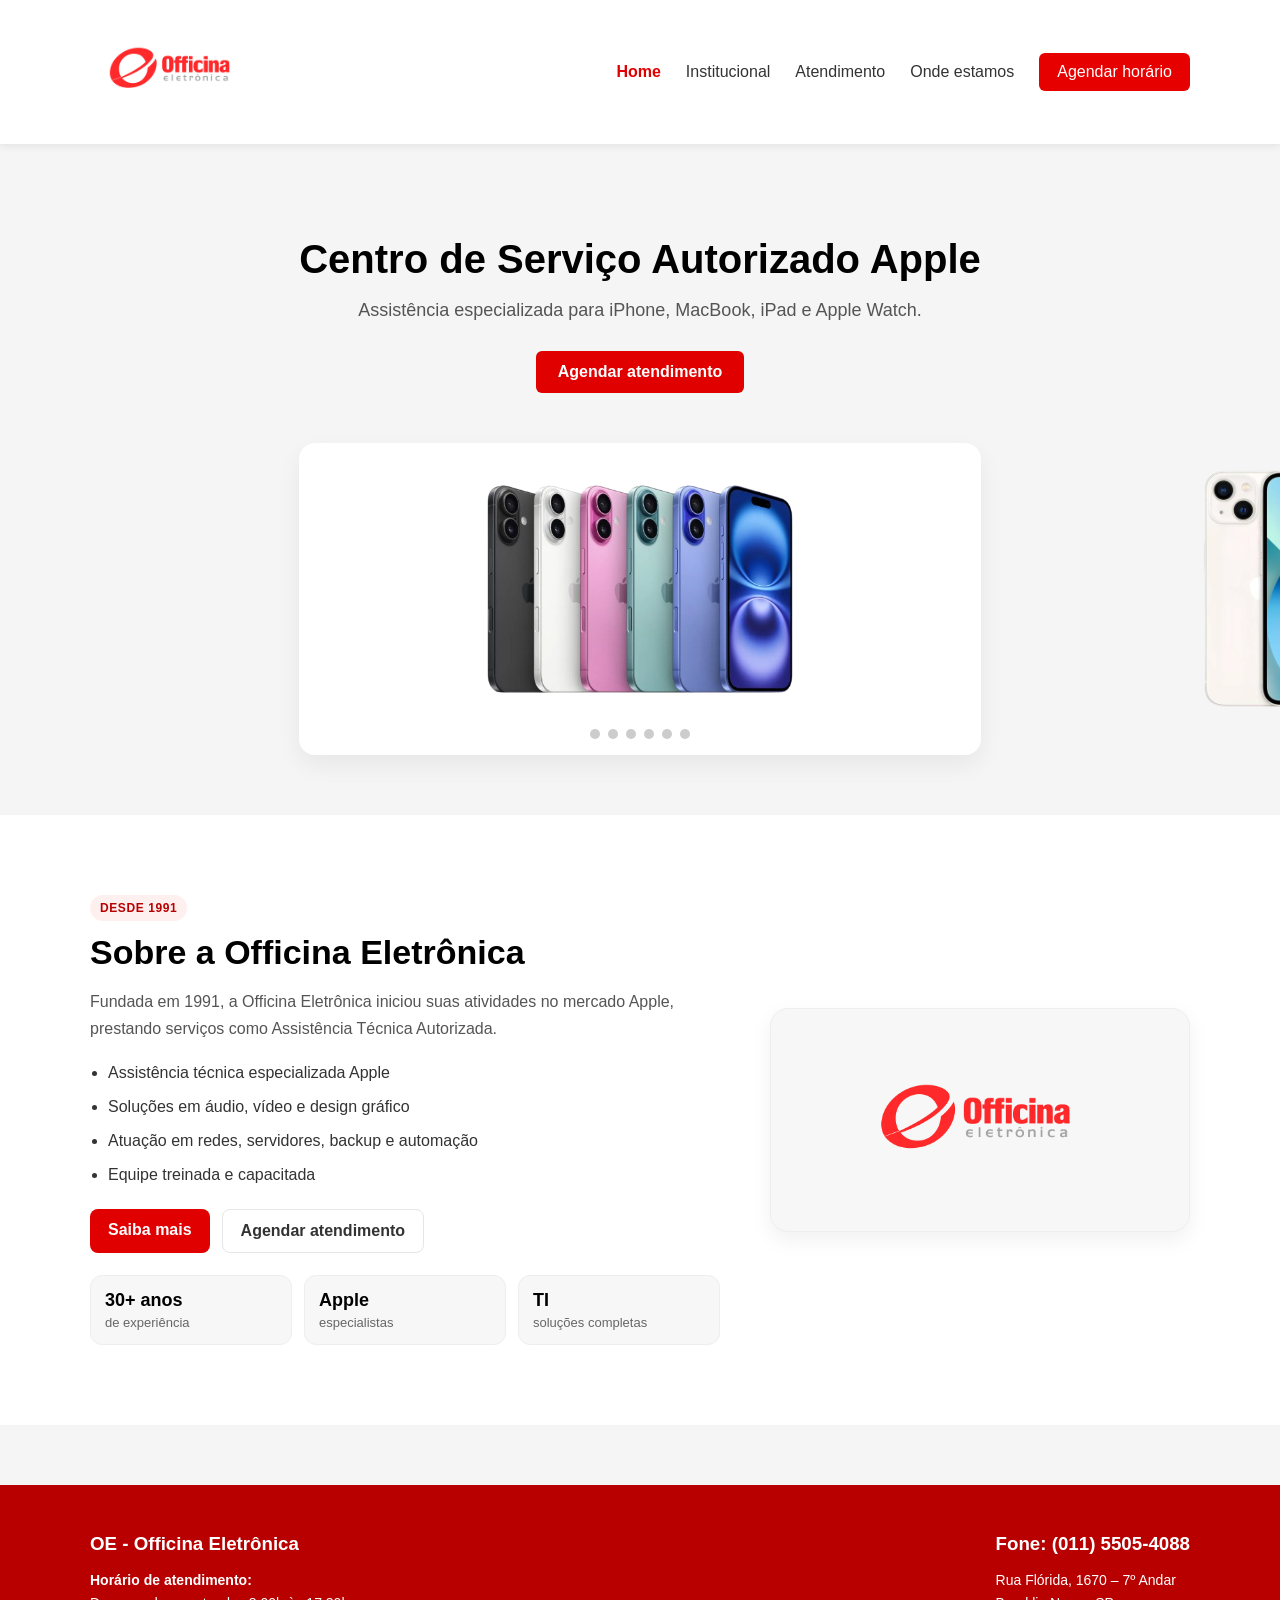
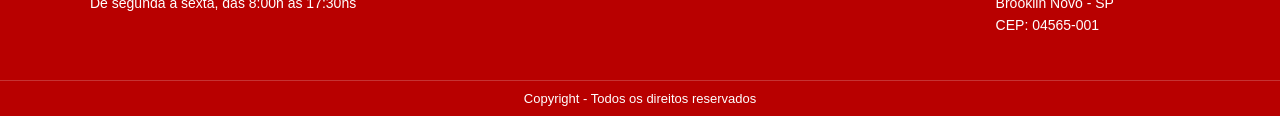
==== index.html @ 689d6f44 "firts commit" ====
<!DOCTYPE html>
<html lang="en">
<head>
    <meta charset="UTF-8">
    <meta name="viewport" content="width=device-width, initial-scale=1.0">
    <title>Oficina Eletronica</title>
    <link rel="stylesheet" href="/css/style.css">
    <link href="https://fonts.googleapis.com/css2?family=Poppins:wght@300;400;500;600&display=swap" rel="stylesheet">
    <script src="/script/index.js" defer></script>
</head>
<body>

   <header class="header">

    <div class="container header-container">
        <div class="logo">
            <img src="/img/logo.png" alt="Officina Eletrônica">
        </div>

        <nav class="nav">

            <a href="index.html" class="ativo">Home</a>
            <a href="institucional.html">Institucional</a>
            <a href="atendimento.html">Atendimento</a>
            <a href="localização.html">Onde estamos</a>

            <a href="https://getsupport.apple.com/" target="_blank" class="botao-agendar">Agendar horário</a>

        </nav>
    </div>

</header>

<section class="hero">

<div class="hero-text">

    <h1>Centro de Serviço Autorizado Apple</h1>

    <p>Assistência especializada para iPhone, MacBook, iPad e Apple Watch.</p>

    <a href="#" class="btn-agendar">Agendar atendimento</a>

</div>

<div class="slider">

    <div class="slides">

        <img src="/img/Apple-iPhone-16-removebg-preview.png">
        <img src="/img/iphone-branco-removebg-preview.png">
        <img src="/img/Apple_Watch-removebg-preview.png">
        <img src="/img/macbook-neo-color-removebg-preview.png">
        <img src="/img/macbook_m1_1-removebg-preview.png">
        <img src="/img/tablet-removebg-preview.png">

    </div>

    <div class="slider-nav">
        <span></span>
        <span></span>
        <span></span>
        <span></span>
        <span></span>
        <span></span>
    </div>

</div>

</section>

<section class="sobre">
  <div class="container sobre-grid">

    <div class="sobre-texto">
      <span class="tag">Desde 1991</span>
      <h2>Sobre a Officina Eletrônica</h2>

      <p>
        Fundada em 1991, a Officina Eletrônica iniciou suas atividades no mercado Apple,
        prestando serviços como Assistência Técnica Autorizada.
      </p>

      <ul class="sobre-lista">
        <li>Assistência técnica especializada Apple</li>
        <li>Soluções em áudio, vídeo e design gráfico</li>
        <li>Atuação em redes, servidores, backup e automação</li>
        <li>Equipe treinada e capacitada</li>
      </ul>

      <div class="sobre-acoes">
        <a href="institucional.html" class="btn-primario">Saiba mais</a>
        <a href="#" class="btn-secundario">Agendar atendimento</a>
      </div>

      <div class="sobre-metricas">
        <div class="metrica">
          <strong>30+ anos</strong>
          <span>de experiência</span>
        </div>
        <div class="metrica">
          <strong>Apple</strong>
          <span>especialistas</span>
        </div>
        <div class="metrica">
          <strong>TI</strong>
          <span>soluções completas</span>
        </div>
      </div>
    </div>

    <div class="sobre-card">
      <img src="/img/logo.png" alt="Dispositivos Apple">
    </div>

  </div>
</section>

    <footer class="footer">

    <div class="footer-container">

        <div class="footer-left">
            <h3>OE - Officina Eletrônica</h3>

            <p class="horario">
                <strong>Horário de atendimento:</strong><br>
                De segunda a sexta, das 8:00h às 17:30hs
            </p>
        </div>

        <div class="footer-right">

            <h3>Fone: (011) 5505-4088</h3>

            <p>
                Rua Flórida, 1670 – 7º Andar<br>
                Brooklin Novo - SP<br>
                CEP: 04565-001
            </p>

        </div>

    </div>

    <div class="copyright">
        Copyright - Todos os direitos reservados
    </div>

</footer>


</body>
</html>
---- css/style.css ----
body{
margin:0;
font-family: Arial, Helvetica, sans-serif;
background:#f5f5f5;
}

.header{
background:white;
box-shadow:0px 2px 8px rgba(0,0,0,0.08);
}


.container{
max-width:1100px;
margin:auto;
padding:0 20px;
}

.header-container{
  display:flex;
  align-items:center;
  justify-content:space-between;
  padding:15px 0;
}

.logo img{
height:110px;
}

.nav{
display:flex;
align-items:center;
gap:25px;
}

.nav a{
text-decoration:none;
color:#333;
font-weight:500;
}

.nav a:hover{
color:#e60000;
}

.botao-agendar{
background:#e60000;
color:white !important;
padding:10px 18px;
border-radius:6px;
font-weight:bold;
}

.botao-agendar:hover{
background:#c40000;
}

/* HERO SECTION */

.hero{
max-width:1200px;
margin:auto;
display:flex;
flex-direction: column;
align-items:center;
justify-content:center;
padding:60px 20px;
gap:40px;
text-align: center;
}


/* TEXTO */

.hero-text h1{
font-size:40px;
margin-bottom:15px;
}

.hero-text p{
font-size:18px;
color:#555;
margin-bottom:15px;
}


/* BOTÃO */

.btn-agendar{
background:#e00000;
color:white;
padding:12px 22px;
text-decoration:none;
border-radius:6px;
font-weight:bold;
transition:0.3s;
margin-top: 15px;
display: inline-block;
}

.btn-agendar:hover{
background:#b80000;
}


/* SLIDER */

.slider{
  width:100%;
  max-width:650px;
  margin-top:10px;
  background:#fff;
  border:1px solid var(--border);
  border-radius:16px;
  padding:16px;
  box-shadow:0 10px 25px rgba(0,0,0,0.06);
}
.slides{
display:flex;
transition:transform 0.8s ease-in-out;
}

.slides img{
width:100%;
max-height:260px;
object-fit:contain;
flex-shrink:0;
}


/* BOLINHAS */

.slider-nav{
display:flex;
justify-content:center;
gap:8px;
margin-top:10px;
}

.slider-nav span{
width:10px;
height:10px;
background:#ccc;
border-radius:50%;
display:block;
}

.slider-nav span.active{
background:#e60000;
}


/* SEÇÃO SOBRE (INSTITUCIONAL NA HOME) */
.sobre{
  background:#ffffff;
  padding:80px 0;
}

.sobre-grid{
  max-width:1100px;
  margin:auto;
  padding:0 20px;
  display:grid;
  grid-template-columns: 1.2fr 0.8fr;
  gap:50px;
  align-items:center;
}

.tag{
  display:inline-block;
  font-size:12px;
  font-weight:600;
  letter-spacing:0.6px;
  text-transform:uppercase;
  color:#b80000;
  background:#fff0f0;
  padding:6px 10px;
  border-radius:999px;
  margin-bottom:12px;
}

.sobre-texto h2{
  font-size:34px;
  margin:0 0 16px 0;
}

.sobre-texto p{
  color:#555;
  line-height:1.7;
  margin:0 0 16px 0;
}

.sobre-lista{
  margin:18px 0 22px 0;
  padding-left:18px;
  color:#333;
}

.sobre-lista li{
  margin:10px 0;
  line-height:1.5;
}

.sobre-acoes{
  display:flex;
  gap:12px;
  flex-wrap:wrap;
  margin:10px 0 22px 0;
}

.btn-primario{
  background:#e00000;
  color:#fff;
  text-decoration:none;
  padding:12px 18px;
  border-radius:8px;
  font-weight:600;
  transition:0.25s;
}
.btn-primario:hover{ background:#b80000; }

.btn-secundario{
  background:#ffffff;
  color:#333;
  text-decoration:none;
  padding:12px 18px;
  border-radius:8px;
  font-weight:600;
  border:1px solid #e6e6e6;
  transition:0.25s;
}
.btn-secundario:hover{ border-color:#cfcfcf; }

.sobre-metricas{
  display:grid;
  grid-template-columns: repeat(3, 1fr);
  gap:12px;
  margin-top:10px;
}

.metrica{
  background:#f7f7f7;
  border:1px solid #eee;
  border-radius:12px;
  padding:14px;
}

.metrica strong{
  display:block;
  font-size:18px;
}

.metrica span{
  display:block;
  font-size:13px;
  color:#666;
  margin-top:4px;
}

/* “Card” da imagem (para não ficar flutuando estranho) */
.sobre-card{
  background:#f7f7f7;
  border:1px solid #eee;
  border-radius:18px;
  padding:24px;
  box-shadow:0px 8px 22px rgba(0,0,0,0.06);
  display:flex;
  justify-content:center;
  align-items:center;
}

.sobre-card img{
  max-width: 260px;
}

/* RESPONSIVO */
@media (max-width: 900px){
  .sobre-grid{
    grid-template-columns: 1fr;
    gap:30px;
  }
  .sobre-metricas{
    grid-template-columns: 1fr;
  }
}


/* FOOTER */

.footer{
background:#b80000;
color:white;
margin-top:60px;
width: 100%;
}

.footer-container{
max-width:1100px;
margin:auto;
display:flex;
justify-content:space-between;
padding:30px 20px;
gap:40px;
}

.footer-left h3,
.footer-right h3{
margin-bottom:10px;
}

.footer p{
line-height:1.6;
font-size:14px;
}

.copyright{
text-align:center;
padding:10px;
font-size:13px;
border-top:1px solid rgba(255,255,255,0.2);
}

@media (max-width: 900px){
  .nav{
    gap:12px;
    flex-wrap:wrap;
    justify-content:flex-end;
  }

  .logo img{
    height:70px;
  }
}

/* =========================
   INSTITUCIONAL
========================= */

/* título da página */
.titulo-pagina{
  max-width:1100px;
  margin:40px auto 0;
  padding:40px 20px;
  
  text-align:center;
}



.titulo-pagina h1{
  margin:0 0 10px 0;
  font-size:40px;

}

.titulo-pagina p{
  margin:0;
  font-size:16px;
  color:#666;
  line-height:1.6;
}

/* seção história */
.historia{
  max-width:1100px;
  margin:30px auto;
  padding:0 20px;

  display:grid;
  grid-template-columns: 1.2fr 0.8fr;
  gap:40px;
  align-items:center;
}

.historia-texto{
  background:#fff;
  border:1px solid #eee;
  border-radius:14px;
  padding:30px;
  box-shadow:0 8px 22px rgba(0,0,0,0.06);
}

.historia-texto h2{
  margin:0 0 12px 0;
  font-size:26px;
}

.historia-texto p{
  margin:0 0 12px 0;
  color:#555;
  line-height:1.7;
}

.historia-img{
  background:#fff;
  border:1px solid #eee;
  border-radius:14px;
  padding:30px;
  box-shadow:0 8px 22px rgba(0,0,0,0.06);
  display:flex;
  justify-content:center;
  align-items:center;
}

.historia-img img{
  width:100%;
  max-width:360px;
  height:auto;
  object-fit:contain;
}

/* diferenciais */
.diferenciais{
  padding:60px 20px;
  background:#f5f5f5;
  margin-top:30px;
}

.diferenciais h2{
  text-align:center;
  margin:0 0 30px 0;
  font-size:30px;
}

.diferenciais .cards{
  max-width:1100px;
  margin:auto;
  display:grid;
  grid-template-columns:repeat(auto-fit, minmax(220px, 1fr));
  gap:20px;
}

.diferenciais .card{
  background:#fff;
  border:1px solid #eee;
  border-radius:14px;
  padding:26px;
  box-shadow:0 8px 22px rgba(0,0,0,0.06);
  transition:0.25s;
}

.diferenciais .card:hover{
  transform:translateY(-4px);
}

.diferenciais .card h3{
  margin:0 0 10px 0;
  color:#b80000;
  font-size:18px;
}

.diferenciais .card p{
  margin:0;
  color:#555;
  line-height:1.6;
}

/* timeline */
.timeline{
  max-width:1100px;
  margin:40px auto 80px;
  padding:0 20px;
}

.timeline h2{
  text-align:center;
  font-size:30px;
  margin:0 0 30px 0;
}

.timeline-item{
  background:#fff;
  border:1px solid #eee;
  border-radius:14px;
  padding:22px;
  margin-bottom:15px;
  box-shadow:0 8px 22px rgba(0,0,0,0.06);

  display:flex;
  gap:18px;
  align-items:flex-start;
}

.timeline-item h3{
  margin:0;
  min-width:70px;
  color:#b80000;
  font-size:18px;
}

.timeline-item p{
  margin:0;
  color:#555;
  line-height:1.6;
}

/* responsivo */
@media (max-width: 900px){
  .historia{
    grid-template-columns:1fr;
  }

  .titulo-pagina h1{
    font-size:30px;
  }
}

/* =========================
   ATENDIMENTO (PRO)
========================= */

.atendimento{
  padding:40px 20px 80px;
}

.atendimento-box{
  max-width:1100px;
  margin:auto;
  background:#fff;
  border:1px solid #eee;
  border-radius:16px;
  padding:34px;
  box-shadow:0 10px 30px rgba(0,0,0,0.06);
}

.atendimento-box h1{
  margin:0 0 8px 0;
  font-size:36px;
  letter-spacing:-0.2px;
}

.atendimento-box p{
  margin:0;
  color:#666;
  line-height:1.6;
}

/* A galeria fica centralizada e embaixo do texto */
.galeria{
  display:grid;
  grid-template-columns:120px 1fr;
  gap:26px;
  align-items:start;

  max-width:780px;
  margin:28px auto 0;
}

/* miniaturas */
.thumbs{
  display:flex;
  flex-direction:column;
  gap:10px;
}

.thumb{
  width:100%;
  height:70px;
  object-fit:cover;
  border-radius:12px;
  border:2px solid transparent;
  cursor:pointer;
  opacity:0.88;
  transition:0.2s;
  box-shadow:0 6px 16px rgba(0,0,0,0.10);
}

.thumb:hover{
  opacity:1;
  transform:translateY(-2px);
}

.thumb.ativo{
  border-color:#e00000;
  opacity:1;
}

/* imagem principal com “card” */
.imagem-principal{
  background:linear-gradient(180deg, #fafafa, #f3f3f3);
  border:1px solid #eee;
  border-radius:18px;
  padding:18px;
  box-shadow:0 10px 26px rgba(0,0,0,0.08);

  display:flex;
  justify-content:center;
  align-items:center;
  min-height:320px;
}

.imagem-principal img{
  width:100%;
  max-height:360px;
  object-fit:contain;
  border-radius:14px;
  transition:transform 0.25s ease;
}

/* “zoom” leve ao passar o mouse na imagem grande */
.imagem-principal:hover img{
  transform:scale(1.01);
}

/* responsivo */
@media (max-width: 900px){
  .galeria{
    grid-template-columns:1fr;
    max-width:650px;
  }

  .thumbs{
    flex-direction:row;
    flex-wrap:wrap;
    justify-content:center;
  }

  .thumb{
    width:90px;
    height:62px;
  }

  .imagem-principal{
    min-height:260px;
  }
}

#imgPrincipal{
  transition:opacity 0.2s ease;
}

.atendimento-box p{
  margin:0;
  color:#666;
  line-height:1.6;
  padding-bottom:18px;
  border-bottom:1px solid #eee;
}

.nav a.ativo{
  color:#e00000;
  font-weight:600;
}


/* =========================
   ONDE ESTAMOS
========================= */

.localizacao{
padding:40px 20px 80px;
}

.local-box{
max-width:1100px;
margin:auto;
background:white;
border-radius:14px;
padding:30px;
box-shadow:0 8px 22px rgba(0,0,0,0.06);
text-align:center;
}

.local-box h1{
font-size:36px;
margin-bottom:10px;
}

.local-box p{
color:#666;
margin-bottom:25px;
}

/* mapa */

.mapa{
border-radius:14px;
overflow:hidden;
box-shadow:0 8px 20px rgba(0,0,0,0.08);
margin-bottom:30px;
}

/* informações */

.info-local{
display:flex;
justify-content:center;
gap:30px;
margin-bottom:25px;
flex-wrap:wrap;
}

.card-local{
background:#f7f7f7;
padding:20px;
border-radius:12px;
width:250px;
box-shadow:0 6px 18px rgba(0,0,0,0.05);
}

.card-local h3{
color:#e00000;
margin-bottom:10px;
}

/* botão */

.btn-mapa{
display:inline-block;
background:#e00000;
color:white;
padding:12px 22px;
border-radius:8px;
text-decoration:none;
font-weight:600;
transition:0.2s;
}

.btn-mapa:hover{
background:#b80000;
}
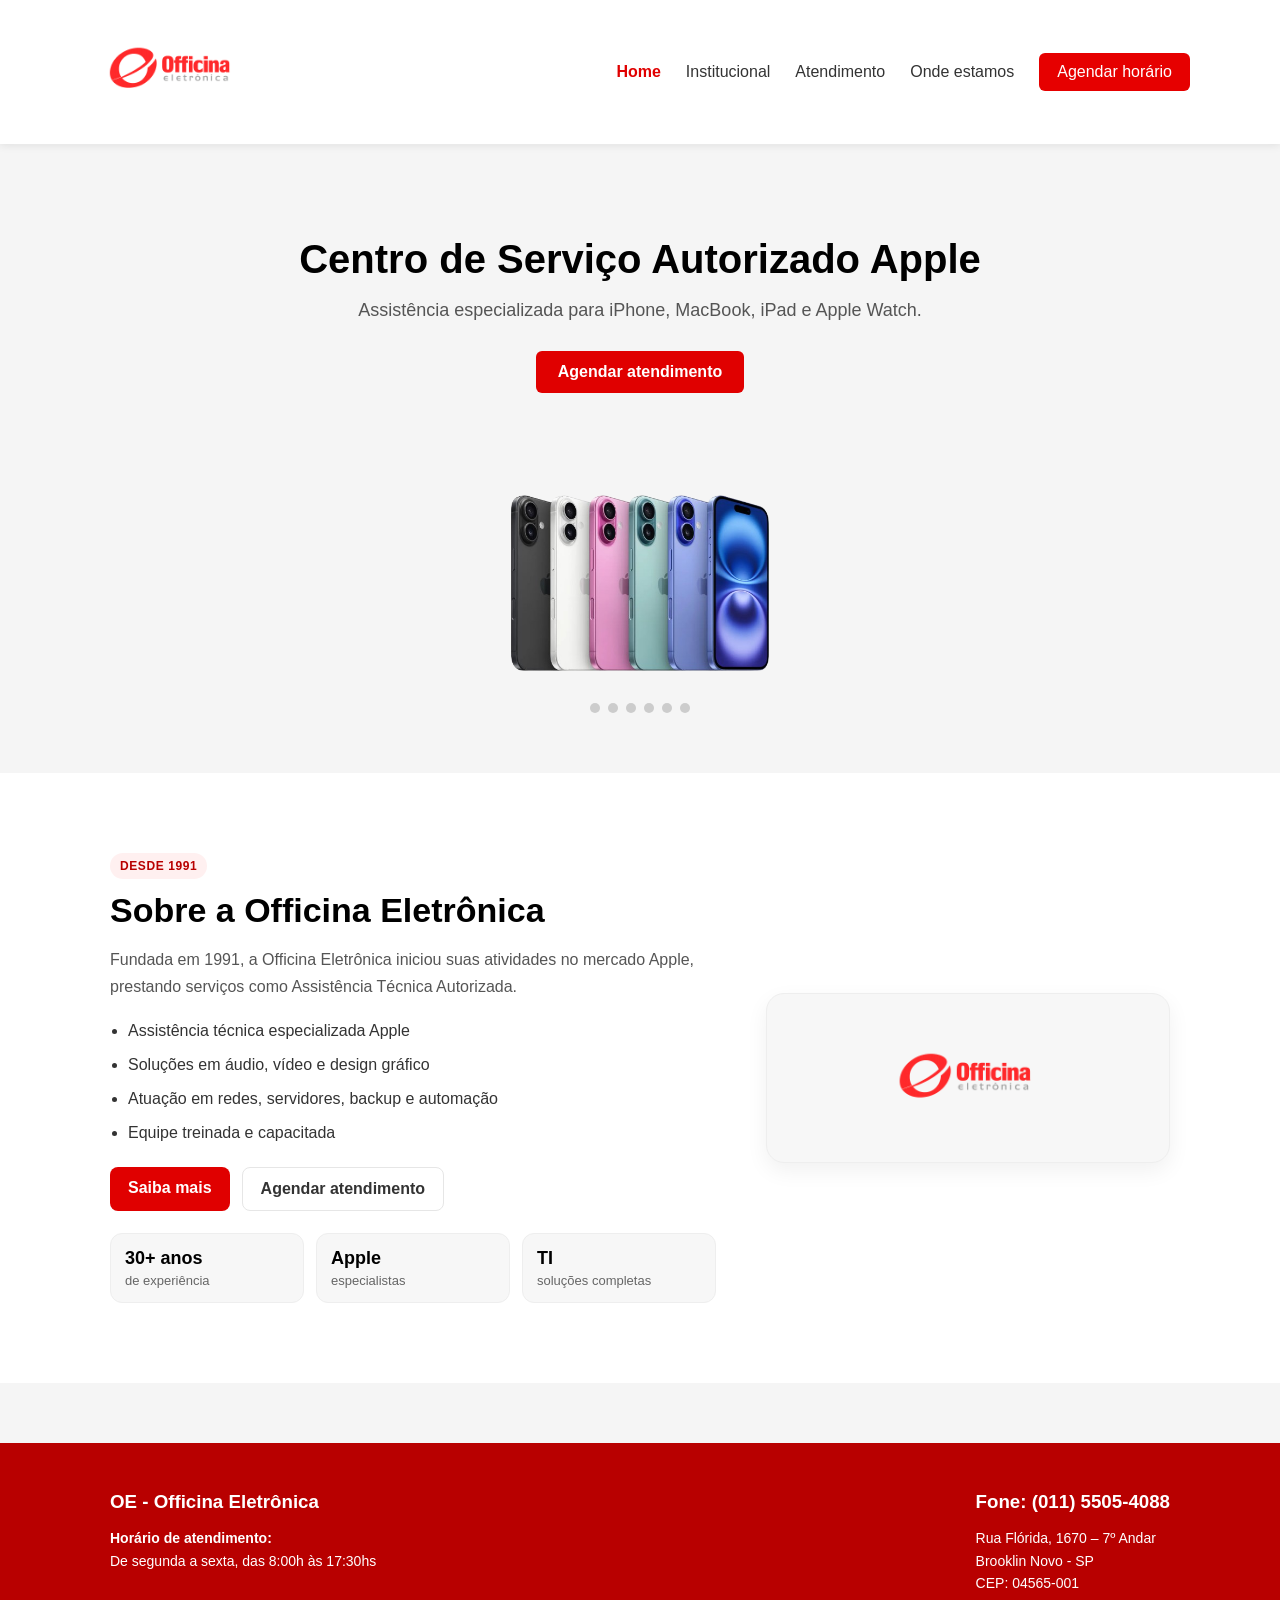
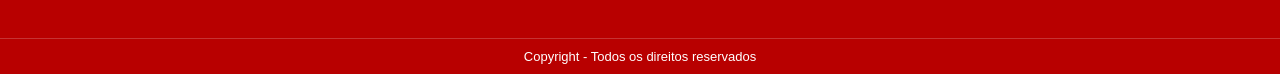
==== commit 3215c600: "Arrumando para subir no git" ====
--- a/index.html
+++ b/index.html
@@ -4,9 +4,9 @@
     <meta charset="UTF-8">
     <meta name="viewport" content="width=device-width, initial-scale=1.0">
     <title>Oficina Eletronica</title>
-    <link rel="stylesheet" href="/css/style.css">
+    <link rel="stylesheet" href="css/style.css">
     <link href="https://fonts.googleapis.com/css2?family=Poppins:wght@300;400;500;600&display=swap" rel="stylesheet">
-    <script src="/script/index.js" defer></script>
+    <script src="script/index.js" defer></script>
 </head>
 <body>
 
@@ -14,7 +14,7 @@
 
     <div class="container header-container">
         <div class="logo">
-            <img src="/img/logo.png" alt="Officina Eletrônica">
+            <img src="img/logo.png" alt="Officina Eletrônica">
         </div>
 
         <nav class="nav">
@@ -47,12 +47,12 @@
 
     <div class="slides">
 
-        <img src="/img/Apple-iPhone-16-removebg-preview.png">
-        <img src="/img/iphone-branco-removebg-preview.png">
-        <img src="/img/Apple_Watch-removebg-preview.png">
-        <img src="/img/macbook-neo-color-removebg-preview.png">
-        <img src="/img/macbook_m1_1-removebg-preview.png">
-        <img src="/img/tablet-removebg-preview.png">
+        <img src="img/Apple-iPhone-16-removebg-preview.png">
+        <img src="img/iphone-branco-removebg-preview.png">
+        <img src="img/Apple_Watch-removebg-preview.png">
+        <img src="img/macbook-neo-color-removebg-preview.png">
+        <img src="img/macbook_m1_1-removebg-preview.png">
+        <img src="img/tablet-removebg-preview.png">
 
     </div>
 
@@ -110,7 +110,7 @@
     </div>
 
     <div class="sobre-card">
-      <img src="/img/logo.png" alt="Dispositivos Apple">
+      <img src="img/logo.png" alt="Dispositivos Apple">
     </div>
 
   </div>
--- a/css/style.css
+++ b/css/style.css
@@ -1,3 +1,15 @@
+*{
+  box-sizing: border-box;
+}
+*{ box-sizing: border-box; }
+img{ max-width:100%; height:auto; }
+
+img{
+  max-width: 100%;
+  height: auto;
+}
+
+
 body{
 margin:0;
 font-family: Arial, Helvetica, sans-serif;
@@ -106,25 +118,24 @@
 /* SLIDER */
 
 .slider{
-  width:100%;
-  max-width:650px;
-  margin-top:10px;
-  background:#fff;
-  border:1px solid var(--border);
-  border-radius:16px;
-  padding:16px;
-  box-shadow:0 10px 25px rgba(0,0,0,0.06);
+width:100%;
+max-width:600px;
+margin-top:40px;
+overflow:hidden;
+position:relative;
 }
 .slides{
 display:flex;
+width: 100%;
 transition:transform 0.8s ease-in-out;
 }
 
 .slides img{
-width:100%;
-max-height:260px;
-object-fit:contain;
-flex-shrink:0;
+  flex: 0 0 100%;      
+  width:100%;
+  height:220px;
+  object-fit:contain;
+  display:block;
 }
 
 
@@ -270,20 +281,34 @@
 }
 
 .sobre-card img{
-  max-width: 260px;
+  max-width: 180px;
+  width: 100%;
 }
 
 /* RESPONSIVO */
-@media (max-width: 900px){
+@media (max-width: 700px){
+  .sobre{
+    padding:50px 0;
+  }
+
+  .sobre-texto h2{
+    font-size:28px;
+  }
+
+  .sobre-metricas{
+    grid-template-columns:1fr;
+  }
+
   .sobre-grid{
     grid-template-columns: 1fr;
-    gap:30px;
-  }
-  .sobre-metricas{
-    grid-template-columns: 1fr;
-  }
-}
-
+    gap: 24px;
+  }
+
+  .sobre-card{
+    max-width: 320px;
+    margin: 0 auto;
+  }
+}
 
 /* FOOTER */
 
@@ -718,4 +743,38 @@
 
 .btn-mapa:hover{
 background:#b80000;
-}+}
+
+@media (max-width: 700px){
+
+  .header-container{
+    flex-direction: column;
+    align-items: center;
+    gap: 10px;
+    padding: 12px 0;
+  }
+
+  .logo img{
+    height: 70px;
+  }
+
+  .nav{
+    width: 100%;
+    justify-content: center;
+    flex-wrap: wrap;
+    gap: 12px;
+  }
+
+  .nav a{
+    font-size: 14px;
+    padding: 8px 10px;
+  }
+
+  .botao-agendar{
+    width: 100%;
+    text-align: center;
+    padding: 12px 14px;
+    border-radius: 10px;
+  }
+}
+
